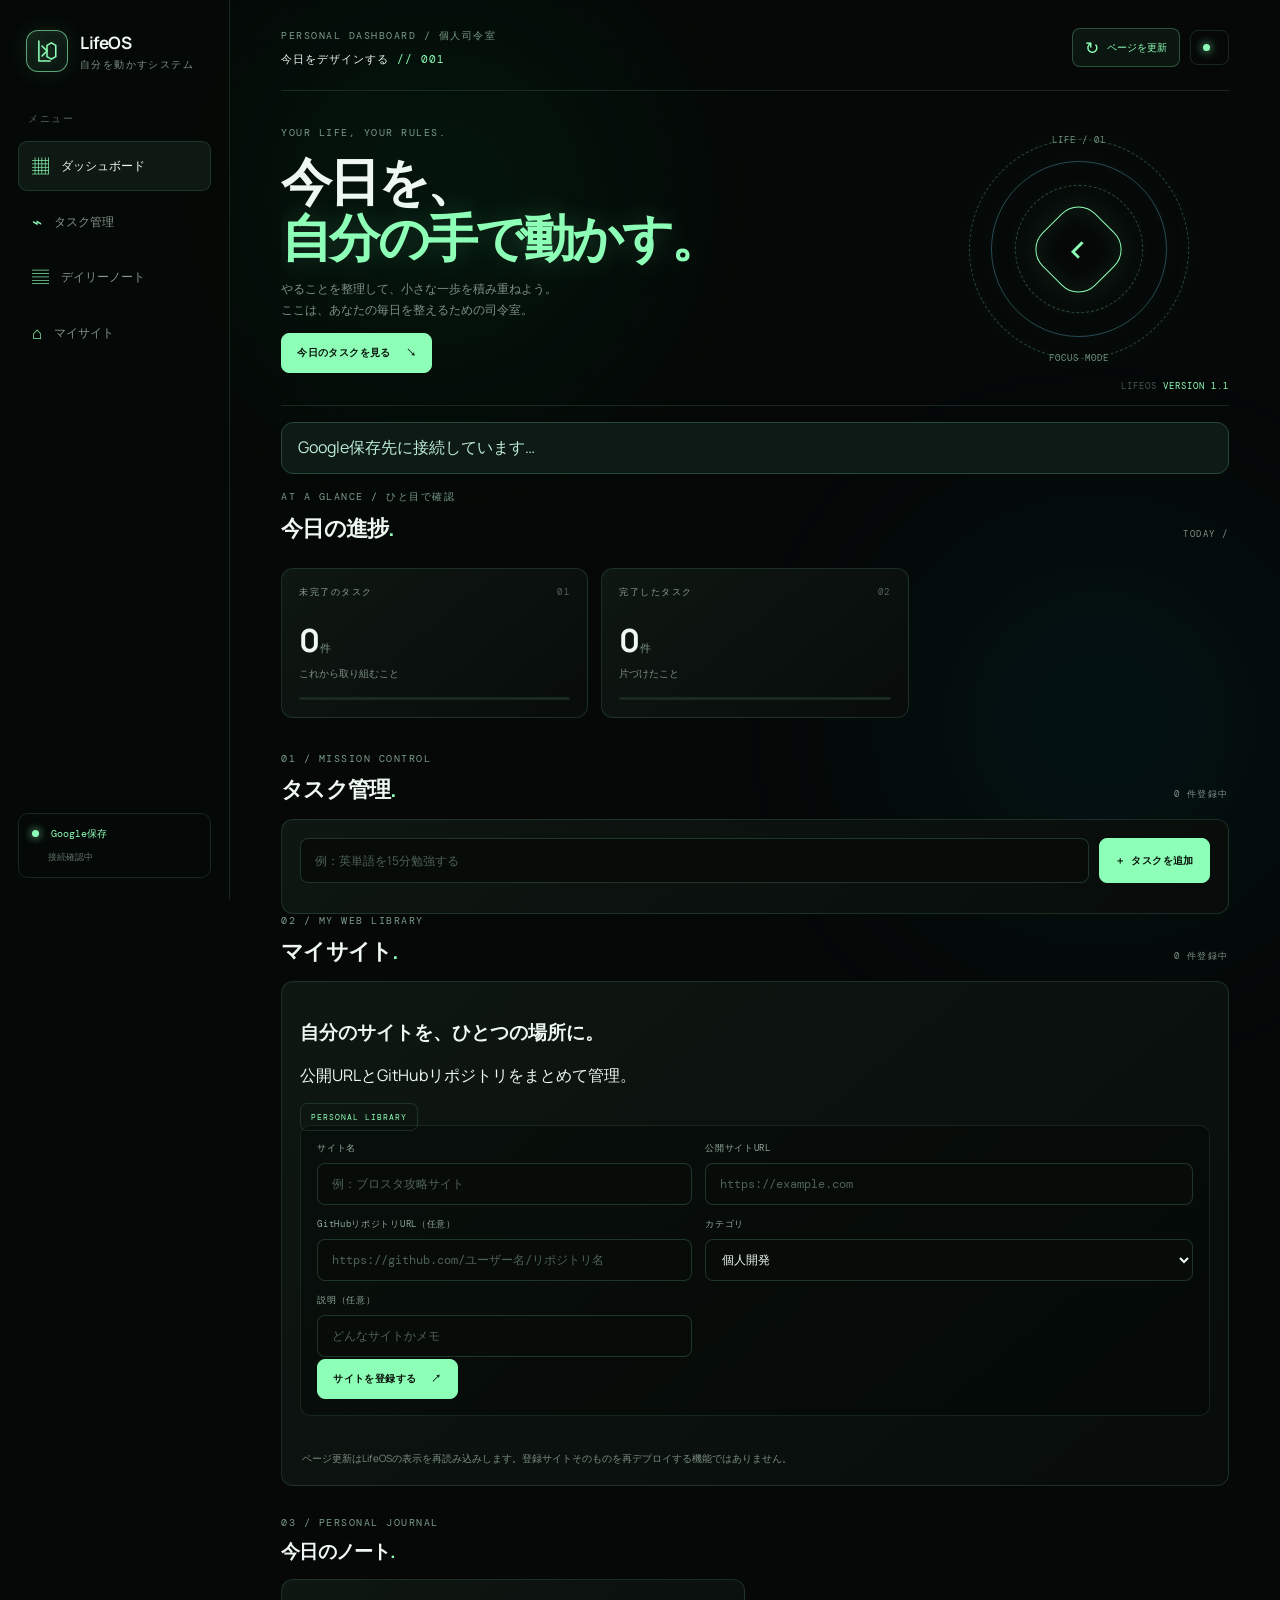
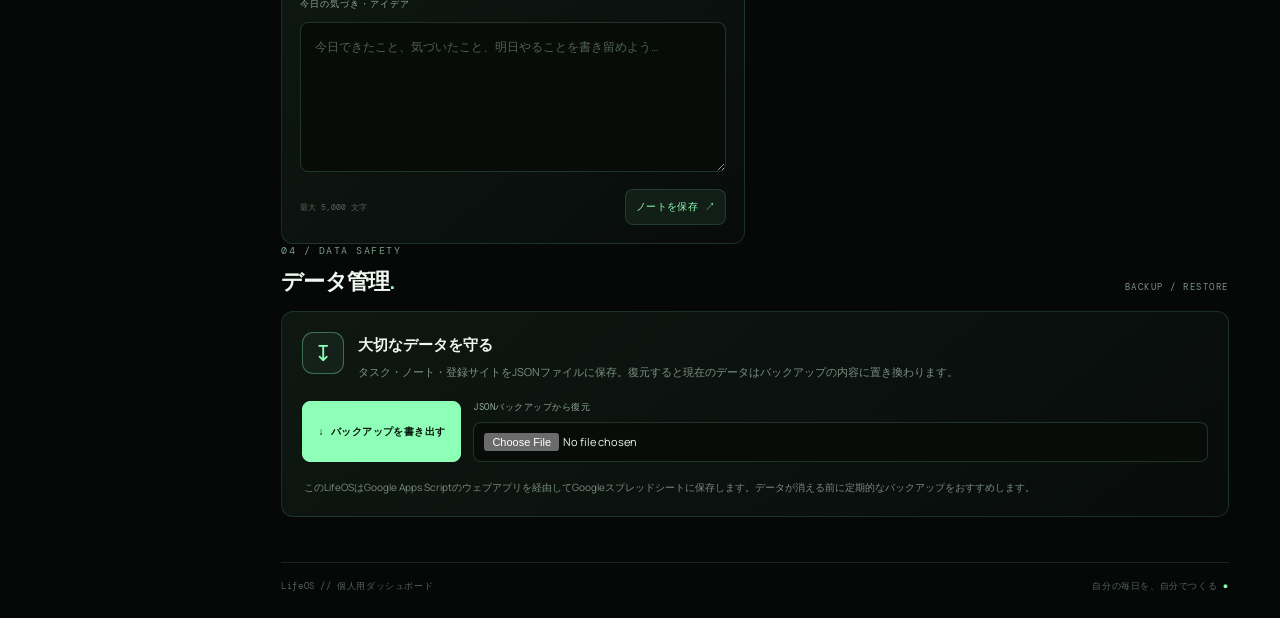
==== index.html @ 8b06b80f "Add static GitHub Pages entry point for LifeOS" ====
<!doctype html>
<html lang="ja">
<head>
<meta charset="utf-8">
<meta name="viewport" content="width=device-width,initial-scale=1">
<meta name="theme-color" content="#050807">
<meta name="description" content="LifeOSは、タスク・デイリーノート・自分のWebサイトをまとめる個人用ダッシュボードです。">
<link rel="icon" href="./static/favicon.svg" type="image/svg+xml">
<link rel="stylesheet" href="./static/style.css">
<title>LifeOS — 自分を動かす、個人司令室</title>
<style>
.storage-status{margin:1rem 0;padding:.85rem 1rem;border:1px solid #29463b;border-radius:12px;color:#bdebd5;background:#0d1a15}
.storage-status.error{color:#ffd1d1;border-color:#653838;background:#211010}
.site-card-actions form,.task-row form{display:inline-flex}
.inline-form{display:flex;gap:.75rem;flex-wrap:wrap;margin-bottom:1rem}
.inline-form input,.site-form-grid input,.site-form-grid select,textarea{min-width:0}
.bridge-frame{display:none;width:0;height:0;border:0}
.hidden{display:none!important}
</style>
</head>
<body>
<div class="ambient ambient-one"></div><div class="ambient ambient-two"></div>
<div class="app-shell">
<aside class="sidebar">
<a href="#overview" class="brand"><span class="brand-mark" aria-hidden="true"><svg viewBox="0 0 48 48"><path d="M11 8v32h18"/><path d="M31 11l7 4v18l-7 4-7-4V15z"/><path d="M16 16l8 8-8 8"/></svg></span><span><strong>LifeOS</strong><small>自分を動かすシステム</small></span></a>
<p class="nav-label">メニュー</p>
<a href="#overview" class="nav-item active"><span>▦</span> ダッシュボード</a>
<a href="#tasks" class="nav-item"><span>⌁</span> タスク管理</a>
<a href="#notes" class="nav-item"><span>▤</span> デイリーノート</a>
<a href="#sites" class="nav-item"><span>⌂</span> マイサイト</a>
<div class="sidebar-bottom"><div class="system-status"><span class="status-dot"></span> Google保存 <small id="sidebar-status">接続確認中</small></div></div>
</aside>
<main class="main-content">
<header class="topbar"><div><p class="eyebrow">PERSONAL DASHBOARD / 個人司令室</p><p class="topbar-title">今日をデザインする <span>// 001</span></p></div><div class="topbar-actions"><button type="button" class="refresh-button" id="refresh-button"><span aria-hidden="true">↻</span> ページを更新</button><div class="date-pill"><span class="status-dot"></span> <span id="today-date"></span></div></div></header>
<section class="hero" id="overview"><div class="hero-copy"><p class="eyebrow">YOUR LIFE, YOUR RULES.</p><h1>今日を、<br><span>自分の手で動かす。</span></h1><p class="muted">やることを整理して、小さな一歩を積み重ねよう。<br>ここは、あなたの毎日を整えるための司令室。</p><a href="#tasks" class="button primary">今日のタスクを見る <span>↘</span></a></div><div class="core-visual" aria-label="LifeOSのサイバーコア装飾"><div class="core-ring ring-one"></div><div class="core-ring ring-two"></div><div class="core-ring ring-three"></div><div class="core-center">L</div><span class="orbit-label label-top">LIFE / 01</span><span class="orbit-label label-bottom">FOCUS MODE</span></div><div class="hero-index">LIFEOS <span>VERSION 1.1</span></div></section>
<div id="status-message" class="storage-status" role="status">Google保存先に接続しています…</div>
<div class="section-heading"><div><p class="eyebrow">AT A GLANCE / ひと目で確認</p><h2>今日の進捗<span>.</span></h2></div><span class="section-count">TODAY / <span id="heading-date"></span></span></div>
<section class="stats-grid"><article class="stat-card"><div class="stat-top"><span>未完了のタスク</span><span>01</span></div><div class="stat-value" id="active-count">0<small> 件</small></div><p class="stat-caption">これから取り組むこと</p><div class="stat-line"><span id="active-bar" style="width:0%"></span></div></article><article class="stat-card"><div class="stat-top"><span>完了したタスク</span><span>02</span></div><div class="stat-value" id="done-count">0<small> 件</small></div><p class="stat-caption">片づけたこと</p><div class="stat-line cyan"><span id="done-bar" style="width:0%"></span></div></article></section>
<div class="section-heading" id="tasks"><div><p class="eyebrow">01 / MISSION CONTROL</p><h2>タスク管理<span>.</span></h2></div><span class="section-count"><span id="task-total">0</span> 件登録中</span></div>
<section class="panel task-panel"><form id="task-form" class="task-add"><input id="task-title" type="text" maxlength="120" placeholder="例：英単語を15分勉強する" aria-label="新しいタスク" required><button type="submit" class="button primary">＋ タスクを追加</button></form><div id="task-list" class="task-list"></div></section>
<div class="section-heading" id="sites"><div><p class="eyebrow">02 / MY WEB LIBRARY</p><h2>マイサイト<span>.</span></h2></div><span class="section-count"><span id="site-total">0</span> 件登録中</span></div>
<section class="panel sites-panel"><div class="sites-intro"><div><h3>自分のサイトを、ひとつの場所に。</h3><p>公開URLとGitHubリポジトリをまとめて管理。</p></div><span class="sites-badge">PERSONAL LIBRARY</span></div>
<form id="site-form" class="site-form"><div class="site-form-grid"><label>サイト名<input id="site-name" maxlength="100" placeholder="例：ブロスタ攻略サイト" required></label><label>公開サイトURL<input id="site-url" type="url" placeholder="https://example.com" required></label><label>GitHubリポジトリURL（任意）<input id="site-repo" type="url" placeholder="https://github.com/ユーザー名/リポジトリ名"></label><label>カテゴリ<select id="site-category"><option>個人開発</option><option>ゲーム</option><option>勉強</option><option>仕事・活動</option><option>その他</option></select></label><label>説明（任意）<input id="site-description" maxlength="500" placeholder="どんなサイトかメモ"></label></div><button type="submit" class="button primary">サイトを登録する <span>↗</span></button></form>
<div id="site-list" class="site-grid"></div><p class="storage-notice">ページ更新はLifeOSの表示を再読み込みします。登録サイトそのものを再デプロイする機能ではありません。</p></section>
<div class="two-column"><section id="notes"><div class="section-heading compact"><div><p class="eyebrow">03 / PERSONAL JOURNAL</p><h2>今日のノート<span>.</span></h2></div></div><div class="panel note-panel"><form id="note-form"><label for="daily-note">今日の気づき・アイデア</label><textarea id="daily-note" maxlength="5000" placeholder="今日できたこと、気づいたこと、明日やることを書き留めよう…"></textarea><div class="note-bottom"><span>最大 5,000 文字</span><button type="submit" class="button secondary">ノートを保存 ↗</button></div></form></div></section></div>
<div class="section-heading" id="data-management"><div><p class="eyebrow">04 / DATA SAFETY</p><h2>データ管理<span>.</span></h2></div><span class="section-count">BACKUP / RESTORE</span></div>
<section class="panel data-management-panel"><div class="data-management-copy"><span class="data-management-icon">↧</span><div><h3>大切なデータを守る</h3><p>タスク・ノート・登録サイトをJSONファイルに保存。復元すると現在のデータはバックアップの内容に置き換わります。</p></div></div><div class="inline-form"><button id="export-button" class="button primary" type="button">↓ バックアップを書き出す</button><label class="backup-file-label">JSONバックアップから復元<input id="backup-file" type="file" accept=".json,application/json"></label></div><p class="storage-notice">このLifeOSはGoogle Apps Scriptのウェブアプリを経由してGoogleスプレッドシートに保存します。データが消える前に定期的なバックアップをおすすめします。</p></section>
<footer class="footer"><span>LifeOS // 個人用ダッシュボード</span><span>自分の毎日を、自分でつくる <b>●</b></span></footer>
</main></div>
<iframe class="bridge-frame" name="lifeos-api-frame" id="lifeos-api-frame" title="LifeOS Google API"></iframe>
<form id="bridge-form" method="post" target="lifeos-api-frame" action="https://script.google.com/macros/s/AKfycbxdOQk_uBCl9gYm77s9p_d2WAjPqw9BCO3dRhCxgQJP_YC5vEQ167rvH_NMoIfYHxZw/exec"><input type="hidden" name="payload" id="bridge-payload"></form>
<script src="./static/pages-app.js" defer></script>
</body></html>
---- static/style.css ----
@import url('https://fonts.googleapis.com/css2?family=DM+Mono:wght@400;500&family=Manrope:wght@400;500;600;700;800&display=swap');
:root{color-scheme:dark;--bg:#050807;--panel:rgba(13,21,18,.88);--line:rgba(147,255,197,.13);--text:#eef8f1;--muted:#7d9186;--green:#8dffb7;--cyan:#73eaff;--purple:#b59cff;--mono:'DM Mono',monospace;--sans:'Manrope', 'Hiragino Kaku Gothic ProN', 'Yu Gothic', Meiryo, sans-serif}
*{box-sizing:border-box}html{scroll-behavior:smooth;scroll-padding-top:28px}body{margin:0;background:var(--bg);color:var(--text);font-family:var(--sans);min-height:100vh}body::before{content:"";position:fixed;inset:0;pointer-events:none;z-index:-1;opacity:.17;background-image:linear-gradient(rgba(141,255,183,.035) 1px,transparent 1px),linear-gradient(90deg,rgba(141,255,183,.035) 1px,transparent 1px);background-size:42px 42px}
button,input,textarea{font:inherit}button,a{-webkit-tap-highlight-color:transparent}a{color:inherit;text-decoration:none}button{cursor:pointer}.ambient{position:fixed;width:360px;height:360px;border-radius:50%;filter:blur(130px);opacity:.08;pointer-events:none;z-index:-1}.ambient-one{background:#00ff77;top:2%;left:20%}.ambient-two{background:#00cfff;right:0;bottom:0}
.app-shell{display:grid;grid-template-columns:230px minmax(0,1fr);min-height:100vh;max-width:1800px;margin:auto}.sidebar{border-right:1px solid var(--line);background:rgba(5,9,7,.82);padding:30px 18px 22px;display:flex;flex-direction:column;min-height:100vh;position:sticky;top:0;height:100vh}.brand{display:flex;align-items:center;gap:12px;padding:0 8px 40px}.brand strong{display:block;font-size:17px;letter-spacing:-.5px}.brand small{display:block;margin-top:4px;color:var(--muted);font:10px var(--mono);letter-spacing:1.4px}.brand-mark{width:42px;height:42px;border:1px solid rgba(141,255,183,.55);border-radius:12px;display:grid;place-items:center;color:var(--green);font:700 17px var(--mono);box-shadow:0 0 22px rgba(141,255,183,.08),inset 0 0 15px rgba(141,255,183,.07)}.brand-mark span{color:var(--cyan)}
.nav-label,.eyebrow,.stat-top,.section-count,.login-foot{font:10px var(--mono);letter-spacing:1.5px}.nav-label{color:#53655a;padding:0 10px;margin:0 0 12px}.nav-item{display:flex;align-items:center;gap:12px;padding:12px 13px;margin:3px 0;border:1px solid transparent;border-radius:9px;color:#829489;font-size:12px;transition:.2s ease}.nav-item span{color:var(--green);font-size:17px}.nav-item:hover,.nav-item.active{background:rgba(141,255,183,.07);border-color:var(--line);color:var(--text)}
.sidebar-bottom{margin-top:auto}.system-status{border:1px solid var(--line);border-radius:10px;padding:13px;font:10px var(--mono);color:var(--green)}.system-status small{display:block;color:#617368;margin:10px 0 0 16px;font-size:9px}.status-dot{display:inline-block;width:7px;height:7px;margin-right:6px;border-radius:50%;background:var(--green);box-shadow:0 0 10px var(--green)}.logout-button{margin-top:12px;padding:10px 4px;border:0;background:transparent;color:var(--muted);font-size:11px}.logout-button:hover{color:var(--green)}
.main-content{min-width:0;padding:28px clamp(18px,4vw,56px) 20px}.topbar{display:flex;align-items:center;justify-content:space-between;gap:15px;padding-bottom:23px;border-bottom:1px solid var(--line)}.eyebrow{color:#7b9b88;margin:0 0 9px}.topbar-title{font:11px var(--mono);letter-spacing:1px;margin:0}.topbar-title span{color:var(--green)}.date-pill{padding:10px 12px;border:1px solid var(--line);border-radius:8px;color:#b6c8bc;font:10px var(--mono);white-space:nowrap}
.hero{min-height:300px;position:relative;display:flex;align-items:center;justify-content:space-between;gap:20px;padding:35px 0 32px;border-bottom:1px solid var(--line);overflow:hidden}.hero-copy{position:relative;z-index:1}.hero h1{font-size:clamp(34px,4vw,58px);line-height:1.1;letter-spacing:-2.8px;margin:13px 0}.hero h1 span{color:var(--green);text-shadow:0 0 28px rgba(141,255,183,.2)}.muted{color:var(--muted);font-size:12px;line-height:1.8}.button{border:1px solid var(--line);border-radius:8px;padding:12px 15px;display:inline-flex;align-items:center;justify-content:center;gap:15px;font:10px var(--mono);letter-spacing:.4px;transition:transform .2s ease,box-shadow .2s ease,border-color .2s ease}.button:hover{transform:translateY(-2px)}.button.primary{color:#061009;background:var(--green);border-color:var(--green);font-weight:700}.button.primary:hover{box-shadow:0 0 25px rgba(141,255,183,.2)}.button.secondary{background:rgba(141,255,183,.07);color:var(--green)}.full-width{width:100%}
.core-visual{width:230px;height:230px;flex:0 0 230px;position:relative;display:grid;place-items:center;margin-right:35px}.core-ring{position:absolute;border:1px solid rgba(141,255,183,.28);border-radius:50%;box-shadow:0 0 25px rgba(141,255,183,.035),inset 0 0 20px rgba(141,255,183,.025)}.ring-one{inset:5px;border-style:dashed;animation:rotate 35s linear infinite}.ring-two{inset:27px;border-color:rgba(115,234,255,.3);animation:rotate 24s linear infinite reverse}.ring-three{inset:51px;border-style:dashed;animation:rotate 18s linear infinite}.core-center{width:75px;height:75px;display:grid;place-items:center;border:1px solid var(--green);border-radius:24px;transform:rotate(45deg);color:var(--green);font:20px var(--mono);box-shadow:0 0 38px rgba(141,255,183,.12),inset 0 0 25px rgba(141,255,183,.09)}.orbit-label{position:absolute;color:#71927e;font:9px var(--mono);letter-spacing:1px}.label-top{top:0}.label-bottom{bottom:0}.hero-index{position:absolute;right:0;bottom:13px;color:#46574c;font:9px var(--mono);letter-spacing:1px}.hero-index span{color:var(--green)}
.stats-grid{display:grid;grid-template-columns:repeat(3,minmax(0,1fr));gap:13px;margin:24px 0 34px}.stat-card,.panel{background:linear-gradient(140deg,rgba(16,25,20,.92),rgba(8,13,11,.95));border:1px solid var(--line);border-radius:12px}.stat-card{padding:17px;min-width:0}.stat-top{display:flex;justify-content:space-between;gap:8px;color:#8ca497;font-size:9px}.stat-top span:last-child{color:#53665a}.stat-value{margin:19px 0 4px;font-size:32px;font-weight:700;letter-spacing:-1px}.stat-value small{font-size:11px;color:var(--muted);font-weight:400}.stat-caption{color:var(--muted);font-size:10px;margin:0 0 16px}.stat-line{height:3px;background:#1a2920;border-radius:5px;overflow:hidden}.stat-line span{display:block;height:100%;background:var(--green);box-shadow:0 0 10px var(--green)}.stat-line.cyan span{background:var(--cyan);box-shadow:0 0 10px var(--cyan)}.stat-line.purple span{background:var(--purple);box-shadow:0 0 10px var(--purple)}
.section-heading{display:flex;align-items:end;justify-content:space-between;gap:15px;margin:0 0 14px}.section-heading h2{margin:0;font-size:22px;letter-spacing:-.8px}.section-heading h2 span{color:var(--green)}.section-count{color:var(--muted);font-size:9px;padding-bottom:4px}.section-heading.compact{margin-top:30px}.section-heading.compact h2{font-size:19px}.panel{padding:18px}.task-add{display:flex;gap:10px}input,textarea{width:100%;min-width:0;color:var(--text);background:#070c09;border:1px solid rgba(147,255,197,.17);border-radius:8px;padding:13px 14px;outline:none;font-size:12px;transition:border-color .2s ease,box-shadow .2s ease}input:focus,textarea:focus{border-color:rgba(141,255,183,.6);box-shadow:0 0 0 3px rgba(141,255,183,.05)}input::placeholder,textarea::placeholder{color:#4f6256}.task-add .button{flex-shrink:0}
.task-list{margin-top:12px}.task-row{display:flex;align-items:center;gap:12px;padding:13px 4px;border-bottom:1px solid rgba(147,255,197,.08)}.task-row:last-child{border-bottom:0}.check-button{width:22px;height:22px;flex:0 0 22px;border-radius:7px;border:1px solid #405c49;background:transparent;color:#061009}.is-done .check-button{background:var(--green);border-color:var(--green)}.task-info{flex:1;min-width:0}.task-title{display:block;overflow-wrap:anywhere;font-size:12px}.task-info small{display:block;margin-top:5px;color:#607569;font:9px var(--mono);letter-spacing:.6px}.is-done .task-title{color:#718278;text-decoration:line-through}.icon-button{border:0;background:transparent;color:#53685a;font-size:21px}.icon-button:hover{color:#ff8d9a}.empty-state{text-align:center;padding:32px 10px 24px}.empty-state>span{color:var(--green);font-size:25px}.empty-state p{margin-bottom:5px;font-size:12px}.empty-state small{color:var(--muted);font-size:10px}
.two-column{display:grid;grid-template-columns:minmax(0,1fr) minmax(0,1fr);gap:20px;align-items:start}.habit-panel{padding:7px 15px}.habit-row{display:flex;align-items:center;gap:10px;padding:14px 0;border-bottom:1px solid rgba(147,255,197,.08)}.habit-row:last-of-type{border-bottom:0}.habit-symbol{color:var(--green);font-size:16px;width:18px}.habit-name{flex:1;font-size:11px}.habit-toggle{border:1px solid #2a4031;background:transparent;color:#7d9686;border-radius:6px;padding:7px 8px;font:9px var(--mono)}.habit-toggle.checked{background:rgba(141,255,183,.09);color:var(--green);border-color:rgba(141,255,183,.3)}.panel-foot{color:#53665a;font-size:10px;padding:10px 0 4px}.note-panel label,.stack-form label{display:block;color:#91a99a;font:9px var(--mono);letter-spacing:1px;margin-bottom:11px}.note-panel textarea{min-height:150px;resize:vertical;line-height:1.8}.note-bottom{display:flex;align-items:center;justify-content:space-between;gap:10px;margin-top:12px}.note-bottom>span{color:#53665a;font:8px var(--mono)}.note-bottom .button{padding:10px}
.flash{padding:12px 14px;border-radius:8px;font-size:12px;margin:14px 0}.flash.success{border:1px solid rgba(141,255,183,.25);background:rgba(141,255,183,.06);color:var(--green)}.flash.error{border:1px solid rgba(255,141,154,.25);background:rgba(255,141,154,.06);color:#ff9daa}.footer{display:flex;justify-content:space-between;gap:15px;margin-top:45px;padding:17px 0 5px;border-top:1px solid var(--line);color:#526458;font:9px var(--mono);letter-spacing:.6px}.footer b{color:var(--green)}
.login-page{min-height:100vh;display:grid;place-items:center;padding:20px}.login-card{width:min(100%,420px);padding:34px;border:1px solid var(--line);border-radius:16px;background:rgba(9,15,12,.94);box-shadow:0 25px 100px rgba(0,0,0,.3),0 0 40px rgba(141,255,183,.04)}.login-card .brand-mark{margin-bottom:25px}.login-card h1{margin:0 0 10px;font-size:34px;letter-spacing:-1.5px}.accent{color:var(--green)}.stack-form{margin-top:28px}.stack-form input{margin-bottom:12px}.login-foot{color:#526458;margin-top:25px;font-size:8px;text-align:center}.setup-steps{margin-top:24px;padding:16px;border:1px solid var(--line);border-radius:10px;background:rgba(141,255,183,.035)}.setup-steps p{font-size:11px;line-height:1.8;color:#a9bcb0;margin:8px 0}.setup-steps strong{font:10px var(--mono);color:var(--green);margin-right:8px}.setup-steps code{display:block;margin:8px 0;padding:10px 12px;border:1px solid rgba(141,255,183,.14);border-radius:7px;background:#070c09;color:var(--green);font:11px var(--mono)}
@keyframes rotate{to{transform:rotate(360deg)}}
@media(max-width:1000px){.app-shell{grid-template-columns:190px minmax(0,1fr)}.core-visual{width:180px;height:180px;flex-basis:180px;margin-right:15px}.stats-grid{gap:8px}.stat-card{padding:13px}.stat-value{font-size:27px}}
@media(max-width:760px){.app-shell{display:block}.sidebar{position:static;height:auto;min-height:0;padding:16px;border-right:0;border-bottom:1px solid var(--line)}.brand{padding:0 2px 14px}.sidebar .nav-label,.sidebar-bottom{display:none}.nav-item{display:inline-flex;width:auto;padding:9px 10px;margin:0 3px 0 0;font-size:10px}.main-content{padding:20px 16px}.hero{min-height:260px}.hero h1{font-size:clamp(34px,8vw,49px);letter-spacing:-2px}.core-visual{width:120px;height:120px;flex-basis:120px;margin:0 0 20px;opacity:.8}.ring-one{inset:0}.ring-two{inset:15px}.ring-three{inset:28px}.core-center{width:42px;height:42px;border-radius:12px;font-size:12px}.orbit-label{font-size:7px}.stats-grid{grid-template-columns:1fr}.stat-card{padding:15px}.stat-value{margin-top:10px}.two-column{grid-template-columns:1fr;gap:6px}}
@media(max-width:450px){.topbar{align-items:flex-start}.date-pill{font-size:9px;padding:8px}.hero{align-items:flex-start}.core-visual{position:absolute;right:-30px;top:35px;opacity:.35}.hero-copy{max-width:100%}.task-add{flex-direction:column}.task-add .button{width:100%}.section-heading h2{font-size:20px}.note-bottom{align-items:flex-start;flex-direction:column}.footer{flex-direction:column}.login-card{padding:25px}}
@media(prefers-reduced-motion:reduce){*,*::before,*::after{scroll-behavior:auto!important;animation:none!important;transition:none!important}}

/* Personal site library */
.site-intro{display:flex;align-items:flex-start;justify-content:space-between;gap:18px;margin:4px 0 22px}.site-intro h3{font-size:17px;margin:0 0 7px;letter-spacing:-.4px}.site-intro p{color:var(--muted);font-size:11px;line-height:1.8;margin:0;max-width:620px}.sites-badge{flex-shrink:0;padding:8px 10px;border:1px solid var(--line);border-radius:7px;color:var(--green);font:8px var(--mono);letter-spacing:1px}.site-form{padding:16px;border:1px solid rgba(147,255,197,.1);background:rgba(3,8,5,.45);border-radius:10px}.site-form-grid{display:grid;grid-template-columns:1fr 1.3fr;gap:13px}.site-form-grid label{display:block;color:#91a99a;font:9px var(--mono);letter-spacing:.7px}.site-form-grid input,.site-form-grid select{display:block;margin-top:8px;width:100%;height:42px}.site-form-grid select{color:var(--text);background:#070c09;border:1px solid rgba(147,255,197,.17);border-radius:8px;padding:0 12px;font-size:12px}.upload-label{display:flex;align-items:center;gap:12px;margin:15px 0;padding:13px;border:1px dashed rgba(141,255,183,.25);border-radius:9px;background:rgba(141,255,183,.025);cursor:pointer}.upload-icon{width:34px;height:34px;display:grid;place-items:center;border:1px solid var(--line);border-radius:8px;color:var(--green);font-size:20px;flex-shrink:0}.upload-label strong,.upload-label small{display:block}.upload-label strong{font-size:11px;color:#cce5d4}.upload-label small{font-size:10px;color:var(--muted);margin-top:5px;line-height:1.6}.upload-label input{max-width:230px;margin-left:auto;font-size:10px;padding:7px}.site-grid{display:grid;grid-template-columns:repeat(2,minmax(0,1fr));gap:13px;margin-top:18px}.site-card{min-width:0;padding:17px;border:1px solid var(--line);border-radius:11px;background:linear-gradient(145deg,rgba(17,28,21,.92),rgba(7,12,9,.95));transition:border-color .2s,transform .2s}.site-card:hover{border-color:rgba(141,255,183,.35);transform:translateY(-2px)}.site-card-top{display:flex;align-items:center;justify-content:space-between}.site-symbol{display:grid;place-items:center;width:35px;height:35px;border:1px solid rgba(141,255,183,.25);border-radius:9px;color:var(--green);font-size:18px}.site-category{font:9px var(--mono);color:#9bb9a5;border:1px solid var(--line);border-radius:6px;padding:6px 8px}.site-card h3{font-size:16px;margin:15px 0 7px;overflow-wrap:anywhere}.site-description{min-height:32px;font-size:11px;line-height:1.7;color:#9aada0;margin:0 0 12px;overflow-wrap:anywhere}.site-url{display:flex;align-items:center;justify-content:space-between;gap:10px;padding:10px 11px;background:#060b08;border:1px solid rgba(147,255,197,.09);border-radius:7px;color:#91b39d;font:9px var(--mono)}.site-url span:first-child{overflow:hidden;text-overflow:ellipsis;white-space:nowrap}.site-url span:last-child{color:var(--green)}.site-card-actions{display:flex;align-items:center;flex-wrap:wrap;gap:8px;margin-top:12px}.site-card-actions .button{padding:9px 10px;font-size:9px}.site-card-actions form{margin-left:auto}.backup-button{color:#b7d9c3!important;background:rgba(141,255,183,.035)}.no-backup{font-size:9px;color:#65776a}.backup-name{font-size:9px;color:#708b78;margin:11px 0 0;overflow-wrap:anywhere}.storage-notice{font-size:10px;line-height:1.8;color:#788d7e;margin:15px 2px 0}.site-empty{border-top:1px solid rgba(147,255,197,.08);margin-top:12px}.site-form .button{margin-top:2px}
@media(max-width:760px){.site-form-grid,.site-grid{grid-template-columns:1fr}.site-intro{display:block}.sites-badge{display:inline-block;margin-top:12px}.upload-label{align-items:flex-start;flex-wrap:wrap}.upload-label input{max-width:100%;width:100%;margin-left:46px}.site-card-actions .button{flex:1}.site-card-actions form{margin-left:0}}

/* Header refresh and GitHub repository links */
.topbar-actions{display:flex;align-items:center;justify-content:flex-end;gap:10px;flex-wrap:wrap}.refresh-button{display:inline-flex;align-items:center;gap:8px;padding:10px 12px;border:1px solid rgba(141,255,183,.25);border-radius:8px;background:rgba(141,255,183,.06);color:var(--green);font-size:10px;transition:background .2s,border-color .2s,transform .2s}.refresh-button span{font-size:17px;line-height:1}.refresh-button:hover{background:rgba(141,255,183,.12);border-color:rgba(141,255,183,.5);transform:translateY(-1px)}.repo-url{margin-top:7px;color:#9fbcff;border-color:rgba(159,188,255,.13)}.repo-url span:last-child{color:#9fbcff}
@media(max-width:520px){.topbar-actions{align-items:flex-end;flex-direction:column}.refresh-button{padding:8px 10px}.date-pill{font-size:8px}}

/* LifeOS monogram brand */
.brand-mark{position:relative;overflow:hidden;background:linear-gradient(145deg,rgba(141,255,183,.09),rgba(115,234,255,.025));border-color:rgba(141,255,183,.62);box-shadow:0 0 24px rgba(141,255,183,.1),inset 0 0 18px rgba(141,255,183,.08)}
.brand-mark svg{width:30px;height:30px;fill:none;stroke:var(--green);stroke-width:2.5;stroke-linecap:round;stroke-linejoin:round;filter:drop-shadow(0 0 4px rgba(141,255,183,.3))}
.core-center{font-weight:800;letter-spacing:-2px}


/* Data backup and restore */
.data-management-panel{padding:20px}
.data-management-copy{display:flex;align-items:flex-start;gap:14px;margin-bottom:18px}
.data-management-icon{display:grid;place-items:center;flex:0 0 42px;width:42px;height:42px;border:1px solid rgba(141,255,183,.35);border-radius:11px;color:var(--green);font-size:22px;background:rgba(141,255,183,.05)}
.data-management-copy h3{margin:2px 0 7px;font-size:15px}
.data-management-copy p,.restore-area p{margin:0;color:var(--muted);font-size:11px;line-height:1.9}
.backup-download{margin-bottom:20px}
.restore-area{border-top:1px solid var(--line);padding-top:18px}
.restore-area h4{margin:0 0 8px;font-size:13px}
.restore-form{display:flex;align-items:flex-end;gap:12px;flex-wrap:wrap;margin-top:14px}
.backup-file-label{display:flex;flex-direction:column;gap:8px;flex:1;min-width:220px;color:#91a99a;font:9px var(--mono);letter-spacing:.5px}
.backup-file-label input{font:11px var(--sans);padding:10px}
@media(max-width:520px){.restore-form{align-items:stretch;flex-direction:column}.restore-form .button{width:100%}.backup-file-label{min-width:0}}
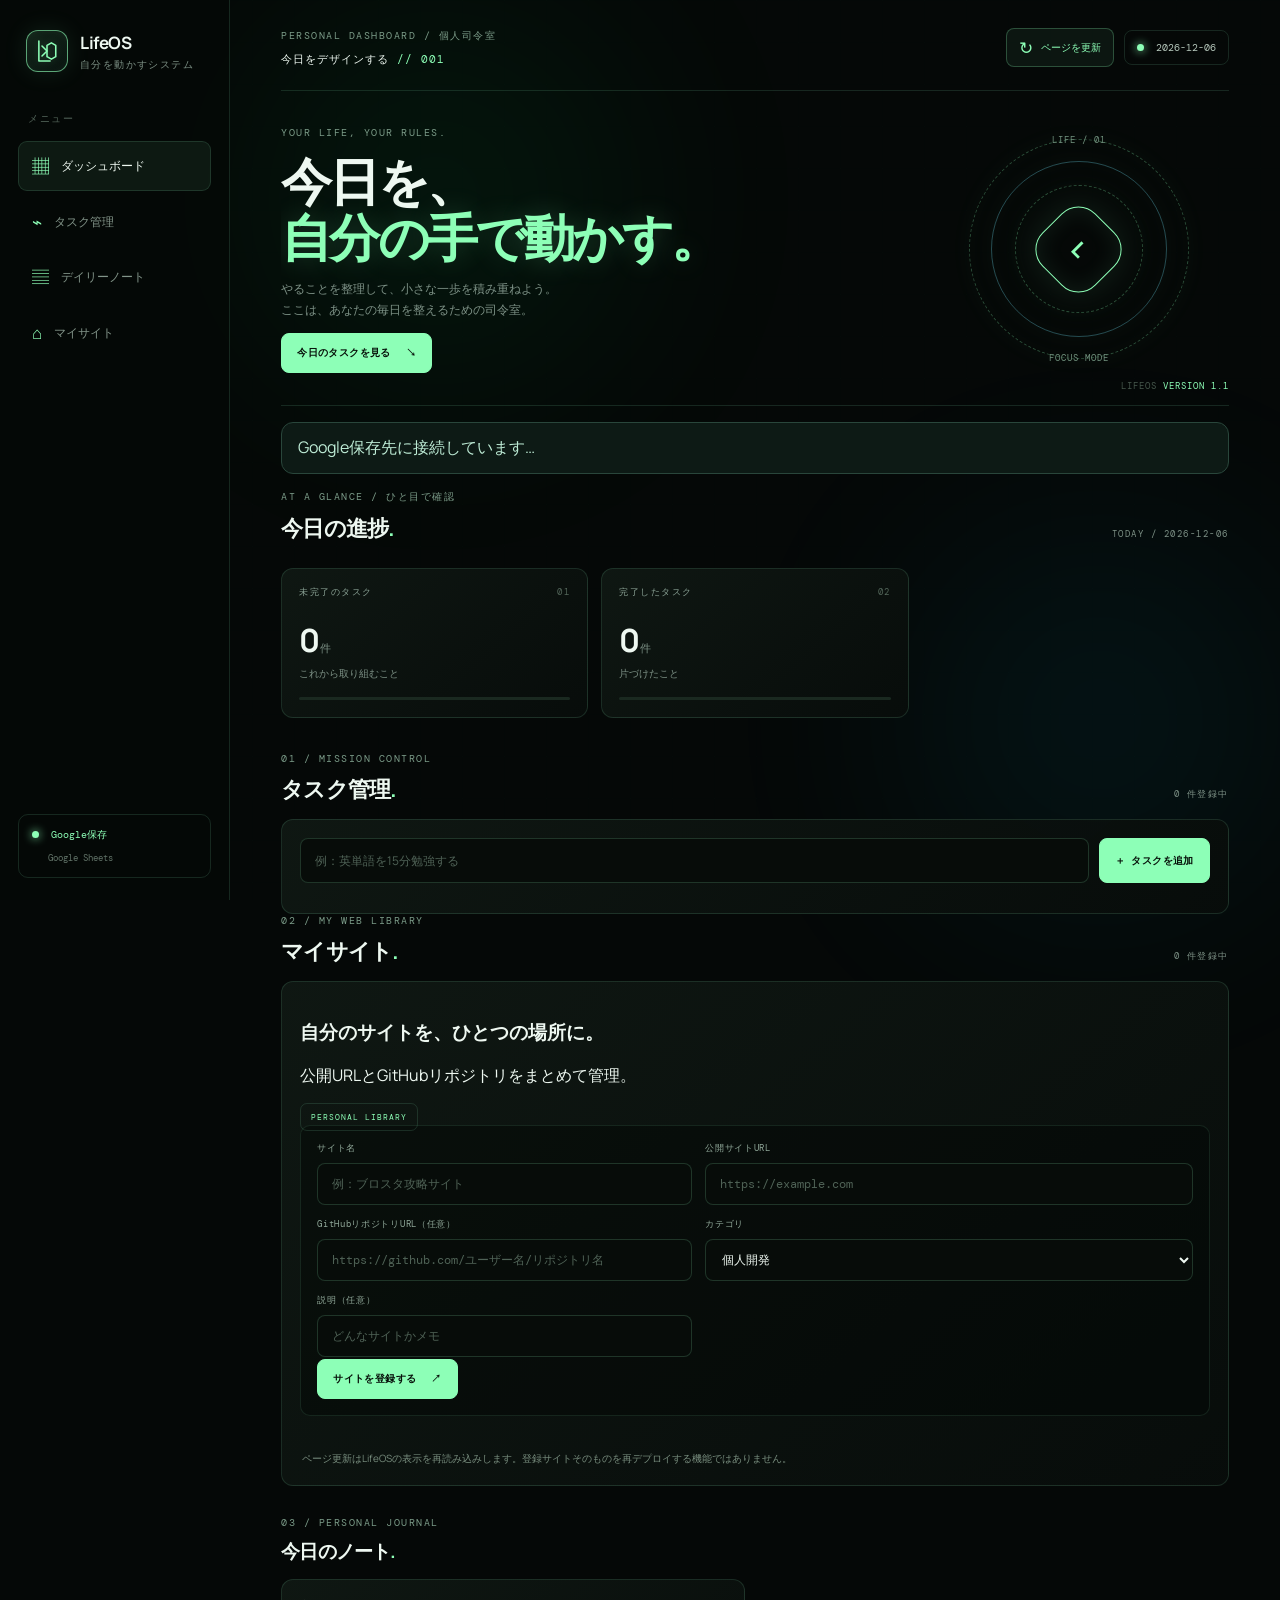
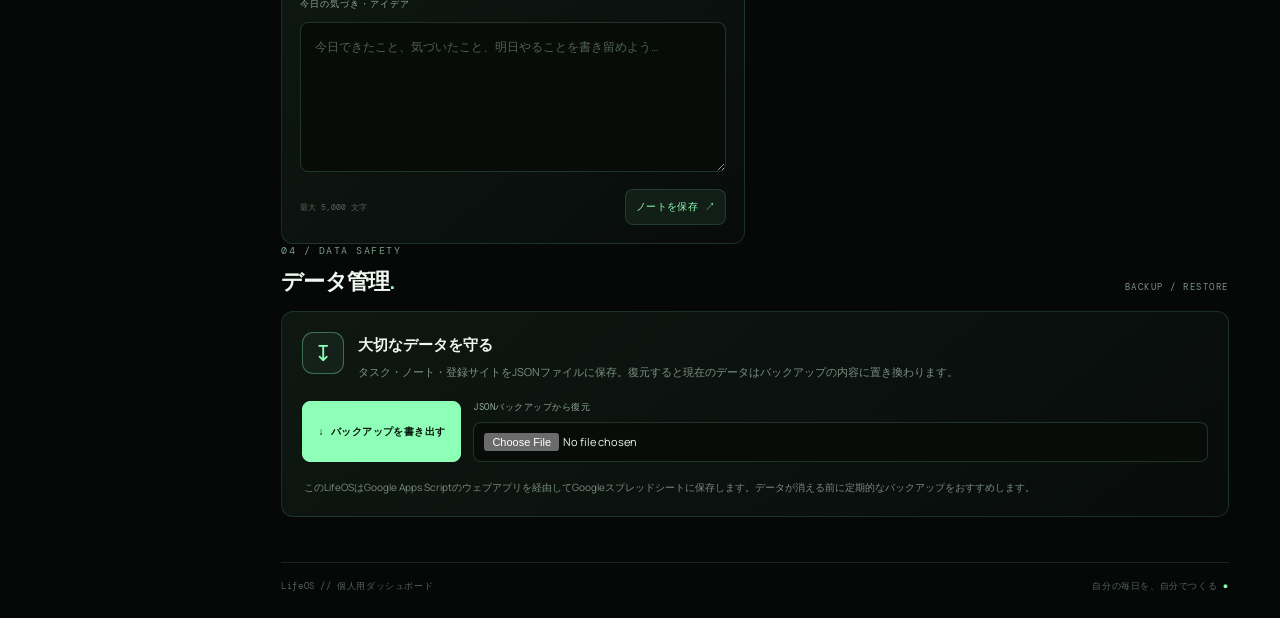
==== commit a8b193c9: "Update Apps Script deployment URL for GitHub Pages" ====
--- a/index.html
+++ b/index.html
@@ -48,6 +48,6 @@
 <footer class="footer"><span>LifeOS // 個人用ダッシュボード</span><span>自分の毎日を、自分でつくる <b>●</b></span></footer>
 </main></div>
 <iframe class="bridge-frame" name="lifeos-api-frame" id="lifeos-api-frame" title="LifeOS Google API"></iframe>
-<form id="bridge-form" method="post" target="lifeos-api-frame" action="https://script.google.com/macros/s/AKfycbxdOQk_uBCl9gYm77s9p_d2WAjPqw9BCO3dRhCxgQJP_YC5vEQ167rvH_NMoIfYHxZw/exec"><input type="hidden" name="payload" id="bridge-payload"></form>
+<form id="bridge-form" method="post" target="lifeos-api-frame" action="https://script.google.com/macros/s/AKfycbzrV5dSQXr0oNQruUVTlPYIzJMS2PntY6IV4pwJ8Lj_109IkUohsWa_Ys6e_EVD53tp/exec"><input type="hidden" name="payload" id="bridge-payload"></form>
 <script src="./static/pages-app.js" defer></script>
 </body></html>
